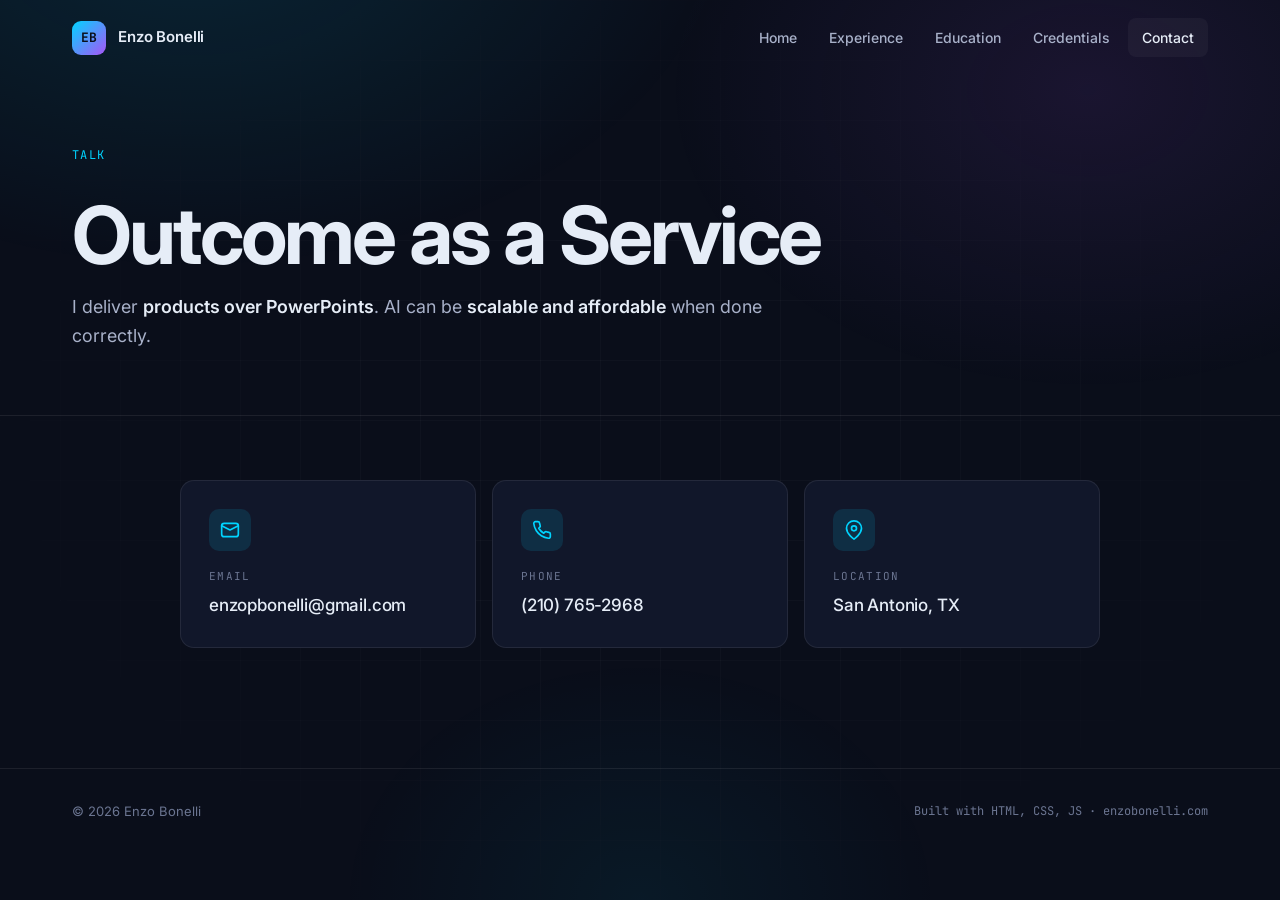
==== contact.html @ ecdf32f2 "Restructure into multi-page site with deeper content Home → Experience → Education → Credentials → C" ====
<!DOCTYPE html>
<html lang="en">
<head>
  <meta charset="UTF-8" />
  <meta name="viewport" content="width=device-width, initial-scale=1.0" />
  <title>Contact · Enzo Bonelli</title>
  <meta name="description" content="Get in touch with Enzo Bonelli — Director of AI Engineering at Sears Home Services. Email, phone, location." />
  <meta name="theme-color" content="#0a0e1a" />
  <link rel="icon" href="data:image/svg+xml,%3Csvg xmlns='http://www.w3.org/2000/svg' viewBox='0 0 100 100'%3E%3Crect width='100' height='100' rx='20' fill='%230a0e1a'/%3E%3Ctext x='50' y='68' font-family='Inter,sans-serif' font-size='52' font-weight='700' text-anchor='middle' fill='%2300d4ff'%3EE%3C/text%3E%3C/svg%3E" />
  <link rel="preconnect" href="https://fonts.googleapis.com" />
  <link rel="preconnect" href="https://fonts.gstatic.com" crossorigin />
  <link href="https://fonts.googleapis.com/css2?family=Inter:wght@300;400;500;600;700;800&family=JetBrains+Mono:wght@400;500;600&display=swap" rel="stylesheet" />
  <link rel="stylesheet" href="styles.css" />
</head>
<body>
  <div class="bg-gradient" aria-hidden="true"></div>
  <div class="bg-grid" aria-hidden="true"></div>

  <nav class="nav" id="nav">
    <div class="nav-container">
      <a href="index.html" class="nav-logo">
        <span class="nav-logo-mark">EB</span>
        <span class="nav-logo-text">Enzo Bonelli</span>
      </a>
      <ul class="nav-links" id="nav-links">
        <li><a href="index.html">Home</a></li>
        <li><a href="experience.html">Experience</a></li>
        <li><a href="education.html">Education</a></li>
        <li><a href="credentials.html">Credentials</a></li>
        <li><a href="contact.html" class="active">Contact</a></li>
      </ul>
      <button class="nav-toggle" id="nav-toggle" aria-label="Toggle menu" aria-expanded="false">
        <span></span><span></span><span></span>
      </button>
    </div>
  </nav>

  <header class="page-header">
    <div class="container">
      <span class="section-label">Talk</span>
      <h1 class="page-header-title">Outcome as a Service</h1>
      <p class="page-header-sub">I deliver <strong>products over PowerPoints</strong>. AI can be <strong>scalable and affordable</strong> when done correctly.</p>
    </div>
  </header>

  <section class="section section-top">
    <div class="container">
      <div class="contact-grid">
        <a class="contact-card" href="mailto:enzopbonelli@gmail.com">
          <div class="contact-icon" aria-hidden="true">
            <svg viewBox="0 0 24 24" fill="none" stroke="currentColor" stroke-width="2" stroke-linecap="round" stroke-linejoin="round"><rect x="2" y="4" width="20" height="16" rx="3"/><path d="m22 7-10 5L2 7"/></svg>
          </div>
          <span class="contact-label">Email</span>
          <span class="contact-value">enzopbonelli@gmail.com</span>
        </a>

        <a class="contact-card" href="tel:+12107652968">
          <div class="contact-icon" aria-hidden="true">
            <svg viewBox="0 0 24 24" fill="none" stroke="currentColor" stroke-width="2" stroke-linecap="round" stroke-linejoin="round"><path d="M22 16.92v3a2 2 0 0 1-2.18 2 19.79 19.79 0 0 1-8.63-3.07 19.5 19.5 0 0 1-6-6 19.79 19.79 0 0 1-3.07-8.67A2 2 0 0 1 4.11 2h3a2 2 0 0 1 2 1.72c.127.96.361 1.903.7 2.81a2 2 0 0 1-.45 2.11L8.09 9.91a16 16 0 0 0 6 6l1.27-1.27a2 2 0 0 1 2.11-.45c.907.339 1.85.573 2.81.7A2 2 0 0 1 22 16.92Z"/></svg>
          </div>
          <span class="contact-label">Phone</span>
          <span class="contact-value">(210) 765-2968</span>
        </a>

        <div class="contact-card contact-card-static">
          <div class="contact-icon" aria-hidden="true">
            <svg viewBox="0 0 24 24" fill="none" stroke="currentColor" stroke-width="2" stroke-linecap="round" stroke-linejoin="round"><path d="M21 10c0 7-9 13-9 13s-9-6-9-13a9 9 0 0 1 18 0Z"/><circle cx="12" cy="10" r="3"/></svg>
          </div>
          <span class="contact-label">Location</span>
          <span class="contact-value">San Antonio, TX</span>
        </div>
      </div>
    </div>
  </section>

  <footer class="footer">
    <div class="container footer-container">
      <div>© <span id="year"></span> Enzo Bonelli</div>
      <div class="footer-meta">Built with HTML, CSS, JS · enzobonelli.com</div>
    </div>
  </footer>

  <script src="script.js"></script>
</body>
</html>
---- styles.css ----
/* ============================================================
   Enzo Bonelli — Portfolio
   ============================================================ */

:root {
  --bg: #0a0e1a;
  --bg-surface: #11172a;
  --bg-elevated: #161d35;
  --border: rgba(255, 255, 255, 0.08);
  --border-strong: rgba(255, 255, 255, 0.14);
  --text: #e6edf7;
  --text-muted: #a8b1c9;
  --text-dim: #6b7591;
  --accent: #00d4ff;
  --accent-2: #a855f7;
  --accent-soft: rgba(0, 212, 255, 0.12);
  --success: #4ade80;
  --gradient: linear-gradient(135deg, #00d4ff 0%, #a855f7 100%);
  --gradient-soft: linear-gradient(135deg, rgba(0, 212, 255, 0.18), rgba(168, 85, 247, 0.18));
  --shadow-lg: 0 30px 60px -20px rgba(0, 0, 0, 0.6), 0 0 0 1px rgba(255, 255, 255, 0.04);
  --shadow-glow: 0 0 60px -10px rgba(0, 212, 255, 0.3);
  --font-sans: 'Inter', -apple-system, BlinkMacSystemFont, 'Segoe UI', sans-serif;
  --font-mono: 'JetBrains Mono', ui-monospace, 'SF Mono', Menlo, monospace;
  --container: 1200px;
  --radius: 14px;
  --radius-sm: 8px;
  --radius-lg: 22px;
  --ease: cubic-bezier(0.22, 1, 0.36, 1);
}

* {
  box-sizing: border-box;
  margin: 0;
  padding: 0;
}

html {
  scroll-behavior: smooth;
  scroll-padding-top: 80px;
}

body {
  font-family: var(--font-sans);
  background: var(--bg);
  color: var(--text);
  line-height: 1.65;
  font-weight: 400;
  -webkit-font-smoothing: antialiased;
  -moz-osx-font-smoothing: grayscale;
  overflow-x: hidden;
  min-height: 100vh;
  position: relative;
}

::selection {
  background: var(--accent);
  color: var(--bg);
}

a {
  color: var(--accent);
  text-decoration: none;
  transition: color 0.2s var(--ease);
}

a:hover {
  color: #66e3ff;
}

ul, ol {
  list-style: none;
}

img, svg {
  display: block;
  max-width: 100%;
}

.container {
  max-width: var(--container);
  margin: 0 auto;
  padding: 0 32px;
}

/* ============================================================
   BACKGROUND DECOR
   ============================================================ */

.bg-gradient {
  position: fixed;
  inset: 0;
  z-index: -2;
  background:
    radial-gradient(900px 600px at 15% -10%, rgba(0, 212, 255, 0.12), transparent 60%),
    radial-gradient(700px 500px at 85% 10%, rgba(168, 85, 247, 0.10), transparent 60%),
    radial-gradient(500px 400px at 50% 100%, rgba(0, 212, 255, 0.06), transparent 60%);
  pointer-events: none;
}

.bg-grid {
  position: fixed;
  inset: 0;
  z-index: -1;
  background-image:
    linear-gradient(rgba(255, 255, 255, 0.025) 1px, transparent 1px),
    linear-gradient(90deg, rgba(255, 255, 255, 0.025) 1px, transparent 1px);
  background-size: 60px 60px;
  mask-image: radial-gradient(ellipse at center, black 30%, transparent 80%);
  -webkit-mask-image: radial-gradient(ellipse at center, black 30%, transparent 80%);
  pointer-events: none;
}

/* ============================================================
   NAV
   ============================================================ */

.nav {
  position: fixed;
  top: 0;
  left: 0;
  right: 0;
  z-index: 100;
  transition: background-color 0.3s var(--ease), border-color 0.3s var(--ease), backdrop-filter 0.3s var(--ease);
  border-bottom: 1px solid transparent;
}

.nav.scrolled {
  background-color: rgba(10, 14, 26, 0.78);
  backdrop-filter: blur(16px) saturate(150%);
  -webkit-backdrop-filter: blur(16px) saturate(150%);
  border-bottom-color: var(--border);
}

.nav-container {
  max-width: var(--container);
  margin: 0 auto;
  padding: 18px 32px;
  display: flex;
  align-items: center;
  justify-content: space-between;
  gap: 24px;
}

.nav-logo {
  display: flex;
  align-items: center;
  gap: 12px;
  color: var(--text);
  font-weight: 600;
  font-size: 15px;
  letter-spacing: -0.01em;
}

.nav-logo:hover {
  color: var(--text);
}

.nav-logo-mark {
  display: inline-flex;
  align-items: center;
  justify-content: center;
  width: 34px;
  height: 34px;
  background: var(--gradient);
  border-radius: 9px;
  font-family: var(--font-mono);
  font-weight: 700;
  font-size: 13px;
  color: var(--bg);
  letter-spacing: -0.02em;
}

.nav-links {
  display: flex;
  gap: 4px;
}

.nav-links a {
  display: inline-block;
  padding: 8px 14px;
  font-size: 14px;
  color: var(--text-muted);
  font-weight: 500;
  border-radius: 8px;
  transition: color 0.2s, background-color 0.2s;
}

.nav-links a:hover,
.nav-links a.active {
  color: var(--text);
  background: rgba(255, 255, 255, 0.04);
}

.nav-toggle {
  display: none;
  background: transparent;
  border: 1px solid var(--border);
  border-radius: 8px;
  width: 40px;
  height: 40px;
  padding: 10px;
  cursor: pointer;
  flex-direction: column;
  justify-content: space-between;
}

.nav-toggle span {
  display: block;
  height: 2px;
  background: var(--text);
  border-radius: 2px;
  transition: transform 0.3s, opacity 0.3s;
  transform-origin: center;
}

.nav-toggle[aria-expanded="true"] span:nth-child(1) {
  transform: translateY(7px) rotate(45deg);
}
.nav-toggle[aria-expanded="true"] span:nth-child(2) {
  opacity: 0;
}
.nav-toggle[aria-expanded="true"] span:nth-child(3) {
  transform: translateY(-7px) rotate(-45deg);
}

/* ============================================================
   HERO
   ============================================================ */

.hero {
  min-height: 100vh;
  display: flex;
  align-items: center;
  position: relative;
  padding: 140px 0 80px;
}

.hero-container {
  max-width: var(--container);
  margin: 0 auto;
  padding: 0 32px;
  width: 100%;
}

.hero-eyebrow {
  display: inline-flex;
  align-items: center;
  gap: 10px;
  padding: 8px 16px;
  background: rgba(0, 212, 255, 0.08);
  border: 1px solid rgba(0, 212, 255, 0.22);
  border-radius: 999px;
  font-size: 13px;
  font-weight: 500;
  color: var(--accent);
  font-family: var(--font-mono);
  margin-bottom: 28px;
}

.status-dot {
  display: inline-block;
  width: 8px;
  height: 8px;
  background: var(--accent);
  border-radius: 50%;
  position: relative;
}

.status-dot::after {
  content: '';
  position: absolute;
  inset: -4px;
  border-radius: 50%;
  background: var(--accent);
  opacity: 0.35;
  animation: pulse 2s ease-in-out infinite;
}

@keyframes pulse {
  0%, 100% { transform: scale(1); opacity: 0.35; }
  50%      { transform: scale(1.8); opacity: 0; }
}

.hero-title {
  font-size: clamp(48px, 9vw, 112px);
  font-weight: 800;
  line-height: 1;
  letter-spacing: -0.04em;
  margin-bottom: 24px;
}

.hero-title-accent {
  background: var(--gradient);
  -webkit-background-clip: text;
  background-clip: text;
  color: transparent;
}

.hero-subtitle {
  font-size: clamp(20px, 2.4vw, 28px);
  font-weight: 500;
  color: var(--text-muted);
  margin-bottom: 32px;
  letter-spacing: -0.01em;
}

.hero-description {
  font-size: clamp(16px, 1.4vw, 19px);
  max-width: 720px;
  color: var(--text-muted);
  margin-bottom: 44px;
  line-height: 1.7;
}

.hero-description a {
  border-bottom: 1px solid rgba(0, 212, 255, 0.3);
}

.hero-cta {
  display: flex;
  gap: 14px;
  flex-wrap: wrap;
  margin-bottom: 28px;
}

.hero-contact {
  display: flex;
  flex-wrap: wrap;
  gap: 10px;
  margin-bottom: 56px;
}

.hero-contact-item {
  display: inline-flex;
  align-items: center;
  gap: 10px;
  padding: 10px 16px;
  background: rgba(255, 255, 255, 0.03);
  border: 1px solid var(--border);
  border-radius: 10px;
  font-family: var(--font-mono);
  font-size: 13px;
  color: var(--text-muted);
  font-weight: 500;
  text-decoration: none;
  transition: border-color 0.2s, color 0.2s, background-color 0.2s, transform 0.2s var(--ease);
}

.hero-contact-item:not(.hero-contact-item-static):hover {
  border-color: rgba(0, 212, 255, 0.4);
  background: rgba(0, 212, 255, 0.05);
  color: var(--text);
  transform: translateY(-2px);
}

.hero-contact-item svg {
  width: 16px;
  height: 16px;
  color: var(--accent);
  flex-shrink: 0;
}

.hero-contact-item-static {
  cursor: default;
}

.btn {
  display: inline-flex;
  align-items: center;
  gap: 10px;
  padding: 14px 24px;
  border-radius: 12px;
  font-weight: 500;
  font-size: 15px;
  font-family: var(--font-sans);
  cursor: pointer;
  border: 1px solid transparent;
  transition: transform 0.2s var(--ease), background-color 0.2s, border-color 0.2s, box-shadow 0.2s;
  text-decoration: none;
  letter-spacing: -0.005em;
}

.btn-primary {
  background: var(--text);
  color: var(--bg);
  box-shadow: 0 6px 20px -8px rgba(0, 212, 255, 0.5);
}

.btn-primary:hover {
  background: white;
  color: var(--bg);
  transform: translateY(-1px);
  box-shadow: 0 10px 28px -8px rgba(0, 212, 255, 0.6);
}

.btn-ghost {
  background: rgba(255, 255, 255, 0.03);
  color: var(--text);
  border-color: var(--border);
}

.btn-ghost:hover {
  background: rgba(255, 255, 255, 0.07);
  color: var(--text);
  border-color: var(--border-strong);
  transform: translateY(-1px);
}

.hero-meta {
  display: grid;
  grid-template-columns: repeat(3, minmax(0, 1fr));
  gap: 24px;
  padding-top: 40px;
  border-top: 1px solid var(--border);
  max-width: 920px;
}

.hero-meta-item {
  display: flex;
  flex-direction: column;
  gap: 4px;
}

.hero-meta-label {
  font-family: var(--font-mono);
  font-size: 11px;
  text-transform: uppercase;
  letter-spacing: 0.12em;
  color: var(--text-dim);
  margin-bottom: 4px;
}

.hero-meta-value {
  font-size: 15px;
  font-weight: 600;
  color: var(--text);
  letter-spacing: -0.01em;
}

.hero-meta-sub {
  font-size: 13px;
  color: var(--text-muted);
}

.scroll-indicator {
  position: absolute;
  bottom: 32px;
  left: 50%;
  transform: translateX(-50%);
  width: 24px;
  height: 38px;
  border: 1.5px solid var(--border-strong);
  border-radius: 12px;
  display: flex;
  justify-content: center;
  padding-top: 6px;
  transition: border-color 0.2s;
}

.scroll-indicator:hover {
  border-color: var(--accent);
}

.scroll-indicator span {
  display: block;
  width: 3px;
  height: 8px;
  background: var(--accent);
  border-radius: 2px;
  animation: scroll-bounce 1.6s ease-in-out infinite;
}

@keyframes scroll-bounce {
  0%, 100% { transform: translateY(0); opacity: 1; }
  50%      { transform: translateY(10px); opacity: 0.2; }
}

/* ============================================================
   SECTIONS
   ============================================================ */

.section {
  padding: 120px 0;
  position: relative;
}

.section-tight {
  padding: 60px 0;
}

.section-top {
  padding-top: 0;
}

/* ============================================================
   PAGE HEADER (sub-pages)
   ============================================================ */

.page-header {
  padding: 140px 0 64px;
  border-bottom: 1px solid var(--border);
  margin-bottom: 64px;
}

.page-header-title {
  font-size: clamp(40px, 7vw, 80px);
  font-weight: 700;
  line-height: 1.02;
  letter-spacing: -0.035em;
  margin: 14px 0 18px;
}

.page-header-sub {
  font-size: clamp(16px, 1.4vw, 19px);
  color: var(--text-muted);
  max-width: 720px;
  line-height: 1.6;
}

.page-header-sub strong {
  color: var(--text);
  font-weight: 600;
}

/* ============================================================
   PILLARS (Home — What I do)
   ============================================================ */

.pillars {
  display: grid;
  grid-template-columns: repeat(auto-fit, minmax(280px, 1fr));
  gap: 18px;
}

.pillar {
  padding: 36px 30px;
  background: var(--bg-surface);
  border: 1px solid var(--border);
  border-radius: var(--radius-lg);
  transition: border-color 0.3s, transform 0.3s var(--ease), box-shadow 0.3s;
  position: relative;
  overflow: hidden;
}

.pillar::before {
  content: '';
  position: absolute;
  top: 0;
  left: 0;
  right: 0;
  height: 2px;
  background: var(--gradient);
  opacity: 0;
  transition: opacity 0.3s;
}

.pillar:hover {
  transform: translateY(-3px);
  border-color: var(--border-strong);
  box-shadow: var(--shadow-lg);
}

.pillar:hover::before {
  opacity: 1;
}

.pillar-icon {
  width: 48px;
  height: 48px;
  border-radius: 12px;
  background: var(--accent-soft);
  color: var(--accent);
  display: flex;
  align-items: center;
  justify-content: center;
  margin-bottom: 22px;
}

.pillar-icon svg {
  width: 22px;
  height: 22px;
}

.pillar h3 {
  font-size: 20px;
  font-weight: 600;
  letter-spacing: -0.015em;
  margin-bottom: 12px;
  color: var(--text);
}

.pillar p {
  font-size: 14.5px;
  color: var(--text-muted);
  line-height: 1.65;
}

/* ============================================================
   STATS ROW (Home)
   ============================================================ */

.stats-row {
  display: grid;
  grid-template-columns: repeat(auto-fit, minmax(220px, 1fr));
  gap: 16px;
}

/* ============================================================
   TECH CLOUD (Home)
   ============================================================ */

.tech-cloud {
  display: flex;
  flex-wrap: wrap;
  gap: 10px;
}

.tech-chip {
  padding: 10px 16px;
  background: var(--bg-surface);
  border: 1px solid var(--border);
  border-radius: 10px;
  font-family: var(--font-mono);
  font-size: 13px;
  color: var(--text-muted);
  font-weight: 500;
  transition: border-color 0.2s, color 0.2s, transform 0.2s var(--ease);
}

.tech-chip:hover {
  border-color: rgba(0, 212, 255, 0.4);
  color: var(--text);
  transform: translateY(-2px);
}

/* ============================================================
   NEXT GRID (CTA cards to other pages)
   ============================================================ */

.next-grid {
  display: grid;
  grid-template-columns: repeat(auto-fit, minmax(260px, 1fr));
  gap: 16px;
}

.next-card {
  display: flex;
  flex-direction: column;
  gap: 4px;
  padding: 28px 26px;
  background: var(--bg-surface);
  border: 1px solid var(--border);
  border-radius: var(--radius);
  color: var(--text);
  transition: transform 0.3s var(--ease), border-color 0.3s, box-shadow 0.3s;
}

.next-card:hover {
  transform: translateY(-3px);
  border-color: rgba(0, 212, 255, 0.3);
  box-shadow: var(--shadow-glow);
  color: var(--text);
}

.next-card-label {
  font-family: var(--font-mono);
  font-size: 11px;
  text-transform: uppercase;
  letter-spacing: 0.12em;
  color: var(--accent);
}

.next-card-title {
  font-size: 22px;
  font-weight: 600;
  letter-spacing: -0.02em;
  margin: 8px 0 6px;
  display: flex;
  align-items: center;
  justify-content: space-between;
  gap: 12px;
}

.next-card-title svg {
  color: var(--accent);
  transition: transform 0.3s var(--ease);
}

.next-card:hover .next-card-title svg {
  transform: translateX(4px);
}

.next-card-desc {
  font-size: 13.5px;
  color: var(--text-muted);
  line-height: 1.55;
}

/* ============================================================
   THESIS SPOTLIGHT (Education page)
   ============================================================ */

.thesis-spotlight {
  padding: 44px 44px 40px;
  background:
    linear-gradient(135deg, rgba(0, 212, 255, 0.06), rgba(168, 85, 247, 0.04)),
    var(--bg-surface);
  border: 1px solid rgba(0, 212, 255, 0.22);
  border-radius: var(--radius-lg);
  position: relative;
  overflow: hidden;
}

.thesis-spotlight::before {
  content: '';
  position: absolute;
  top: 0;
  left: 0;
  right: 0;
  height: 3px;
  background: var(--gradient);
}

.thesis-status {
  display: inline-flex;
  align-items: center;
  gap: 10px;
  padding: 6px 14px;
  background: rgba(0, 212, 255, 0.12);
  border: 1px solid rgba(0, 212, 255, 0.3);
  border-radius: 999px;
  font-family: var(--font-mono);
  font-size: 12px;
  color: var(--accent);
  margin-bottom: 22px;
}

.thesis-title {
  font-size: clamp(28px, 4vw, 40px);
  font-weight: 700;
  line-height: 1.15;
  letter-spacing: -0.025em;
  margin-bottom: 14px;
}

.thesis-school {
  font-size: 15px;
  color: var(--accent);
  font-family: var(--font-mono);
  margin-bottom: 4px;
}

.thesis-school-name {
  font-size: 16px;
  color: var(--text-muted);
  margin-bottom: 28px;
}

.thesis-body p {
  font-size: 16px;
  color: var(--text-muted);
  line-height: 1.75;
  margin-bottom: 18px;
}

.thesis-body p:last-child {
  margin-bottom: 0;
}

.thesis-body strong {
  color: var(--text);
  font-weight: 600;
}

.thesis-meta {
  display: grid;
  grid-template-columns: repeat(auto-fit, minmax(140px, 1fr));
  gap: 20px;
  margin-top: 32px;
  padding-top: 28px;
  border-top: 1px dashed rgba(0, 212, 255, 0.22);
}

.thesis-meta-item {
  display: flex;
  flex-direction: column;
  gap: 4px;
}

.thesis-meta-label {
  font-family: var(--font-mono);
  font-size: 11px;
  text-transform: uppercase;
  letter-spacing: 0.12em;
  color: var(--text-dim);
}

.thesis-meta-value {
  font-size: 14px;
  font-weight: 600;
  color: var(--text);
}

/* ============================================================
   PAGE CTA (bottom-of-page navigation buttons)
   ============================================================ */

.page-cta {
  display: flex;
  gap: 14px;
  flex-wrap: wrap;
  justify-content: center;
  margin-top: 80px;
  padding-top: 60px;
  border-top: 1px solid var(--border);
}

.section-header {
  margin-bottom: 64px;
  max-width: 800px;
}

.section-header-center {
  text-align: center;
  margin-left: auto;
  margin-right: auto;
}

.section-label {
  display: inline-block;
  font-family: var(--font-mono);
  font-size: 12px;
  letter-spacing: 0.12em;
  text-transform: uppercase;
  color: var(--accent);
  margin-bottom: 14px;
}

.section-title {
  font-size: clamp(32px, 4.5vw, 52px);
  font-weight: 700;
  line-height: 1.1;
  letter-spacing: -0.025em;
  margin-bottom: 16px;
}

.section-sub {
  font-size: 17px;
  color: var(--text-muted);
  max-width: 640px;
  line-height: 1.6;
}

.section-sub strong {
  color: var(--text);
  font-weight: 600;
}

.section-header-center .section-sub {
  margin-left: auto;
  margin-right: auto;
}

/* ============================================================
   ABOUT
   ============================================================ */

.about-grid {
  display: grid;
  grid-template-columns: 1.4fr 1fr;
  gap: 64px;
  align-items: start;
}

.about-prose p {
  font-size: 17px;
  color: var(--text-muted);
  line-height: 1.75;
  margin-bottom: 20px;
}

.about-prose p:last-child {
  margin-bottom: 0;
}

.about-prose strong {
  color: var(--text);
  font-weight: 600;
}

.about-stats {
  display: grid;
  grid-template-columns: 1fr 1fr;
  gap: 16px;
  position: sticky;
  top: 100px;
}

.stat {
  padding: 24px;
  background: var(--bg-surface);
  border: 1px solid var(--border);
  border-radius: var(--radius);
  transition: border-color 0.3s, transform 0.3s var(--ease);
}

.stat:hover {
  border-color: rgba(0, 212, 255, 0.3);
  transform: translateY(-2px);
}

.stat-value {
  font-size: 32px;
  font-weight: 700;
  letter-spacing: -0.02em;
  background: var(--gradient);
  -webkit-background-clip: text;
  background-clip: text;
  color: transparent;
  margin-bottom: 8px;
  line-height: 1.1;
}

.stat-label {
  font-size: 13px;
  color: var(--text-muted);
  line-height: 1.5;
}

/* ============================================================
   TIMELINE / EXPERIENCE
   ============================================================ */

.timeline {
  position: relative;
  margin-left: 4px;
}

.timeline::before {
  content: '';
  position: absolute;
  left: 13px;
  top: 8px;
  bottom: 8px;
  width: 1px;
  background: linear-gradient(to bottom, var(--border-strong) 0%, var(--border) 70%, transparent 100%);
}

.timeline-item {
  position: relative;
  padding-left: 56px;
  padding-bottom: 48px;
}

.timeline-item:last-child {
  padding-bottom: 0;
}

.timeline-marker {
  position: absolute;
  left: 0;
  top: 28px;
  width: 28px;
  height: 28px;
  border-radius: 50%;
  background: var(--bg);
  border: 1px solid var(--border-strong);
  display: flex;
  align-items: center;
  justify-content: center;
}

.timeline-marker span {
  width: 10px;
  height: 10px;
  border-radius: 50%;
  background: var(--gradient);
  box-shadow: 0 0 0 4px rgba(0, 212, 255, 0.08);
}

.timeline-item:first-child .timeline-marker {
  border-color: var(--accent);
  box-shadow: 0 0 0 6px rgba(0, 212, 255, 0.08);
}

.timeline-card {
  background: var(--bg-surface);
  border: 1px solid var(--border);
  border-radius: var(--radius-lg);
  padding: 32px 32px 28px;
  transition: border-color 0.3s, transform 0.3s var(--ease), box-shadow 0.3s;
}

.timeline-card:hover {
  border-color: var(--border-strong);
  box-shadow: var(--shadow-lg);
}

.timeline-card-head {
  display: flex;
  justify-content: space-between;
  align-items: flex-start;
  gap: 24px;
  margin-bottom: 20px;
  flex-wrap: wrap;
}

.timeline-role {
  font-size: 22px;
  font-weight: 600;
  letter-spacing: -0.02em;
  margin-bottom: 4px;
  color: var(--text);
}

.timeline-company {
  font-size: 15px;
  color: var(--text-muted);
  font-weight: 500;
}

.timeline-company .muted {
  color: var(--text-dim);
  font-weight: 400;
  font-size: 13px;
}

.timeline-meta {
  display: flex;
  flex-direction: column;
  align-items: flex-end;
  gap: 6px;
  text-align: right;
  font-family: var(--font-mono);
  font-size: 13px;
  color: var(--text-muted);
}

.timeline-date {
  color: var(--text-muted);
  font-weight: 500;
}

.timeline-loc {
  color: var(--text-dim);
  font-size: 12px;
}

.tag {
  display: inline-block;
  padding: 4px 10px;
  background: rgba(255, 255, 255, 0.04);
  border: 1px solid var(--border);
  border-radius: 6px;
  font-family: var(--font-mono);
  font-size: 11px;
  color: var(--text-muted);
  font-weight: 500;
}

.tag-active {
  background: rgba(0, 212, 255, 0.1);
  border-color: rgba(0, 212, 255, 0.3);
  color: var(--accent);
}

.tags {
  display: flex;
  flex-wrap: wrap;
  gap: 6px;
  margin-top: 24px;
}

.subrole {
  margin-top: 24px;
  padding-top: 20px;
  border-top: 1px dashed var(--border);
}

.subrole:first-of-type {
  margin-top: 0;
  padding-top: 0;
  border-top: none;
}

.subrole-title {
  font-size: 14px;
  font-weight: 600;
  color: var(--accent);
  font-family: var(--font-mono);
  letter-spacing: -0.005em;
  margin-bottom: 14px;
  text-transform: none;
}

.timeline-bullets {
  display: flex;
  flex-direction: column;
  gap: 12px;
}

.timeline-bullets li {
  position: relative;
  padding-left: 22px;
  font-size: 15px;
  color: var(--text-muted);
  line-height: 1.65;
}

.timeline-bullets li::before {
  content: '';
  position: absolute;
  left: 4px;
  top: 11px;
  width: 6px;
  height: 6px;
  border-radius: 50%;
  background: var(--accent);
  opacity: 0.5;
}

.timeline-bullets li strong {
  color: var(--text);
  font-weight: 600;
}

.timeline-bullets li em {
  color: var(--text);
  font-style: italic;
}

/* ============================================================
   PUBLICATION CALLOUT (inside timeline-card)
   ============================================================ */

.publication {
  padding: 22px 24px;
  background:
    linear-gradient(135deg, rgba(0, 212, 255, 0.05), rgba(168, 85, 247, 0.04));
  border: 1px solid rgba(0, 212, 255, 0.22);
  border-radius: var(--radius);
  margin-bottom: 22px;
}

.publication-label {
  display: inline-block;
  font-family: var(--font-mono);
  font-size: 11px;
  text-transform: uppercase;
  letter-spacing: 0.12em;
  color: var(--accent);
  margin-bottom: 10px;
}

.publication-title {
  font-size: 17px;
  font-weight: 600;
  letter-spacing: -0.015em;
  color: var(--text);
  margin-bottom: 10px;
  line-height: 1.35;
}

.publication-desc {
  font-size: 14px;
  color: var(--text-muted);
  line-height: 1.65;
  margin-bottom: 14px;
}

.publication-desc strong {
  color: var(--text);
  font-weight: 600;
}

.publication-link {
  display: inline-flex;
  align-items: center;
  gap: 8px;
  font-family: var(--font-mono);
  font-size: 12.5px;
  font-weight: 500;
  color: var(--accent);
  text-decoration: none;
  padding: 6px 12px;
  border: 1px solid rgba(0, 212, 255, 0.3);
  border-radius: 8px;
  transition: color 0.2s, background-color 0.2s, transform 0.2s var(--ease);
}

.publication-link:hover {
  color: var(--bg);
  background: var(--accent);
  transform: translateY(-1px);
}

.publication-link svg {
  flex-shrink: 0;
}

/* ============================================================
   EDUCATION
   ============================================================ */

.edu-grid {
  display: grid;
  grid-template-columns: repeat(auto-fill, minmax(260px, 1fr));
  gap: 18px;
}

.edu-card {
  position: relative;
  padding: 28px 24px;
  background: var(--bg-surface);
  border: 1px solid var(--border);
  border-radius: var(--radius);
  transition: border-color 0.3s, transform 0.3s var(--ease);
  overflow: hidden;
}

.edu-card::before {
  content: '';
  position: absolute;
  top: 0;
  left: 0;
  right: 0;
  height: 3px;
  background: var(--border);
  transition: background 0.3s;
}

.edu-card:hover {
  transform: translateY(-3px);
  border-color: var(--border-strong);
}

.edu-card:hover::before {
  background: var(--gradient);
}

.edu-card-current {
  background: linear-gradient(180deg, rgba(0, 212, 255, 0.06) 0%, var(--bg-surface) 100%);
  border-color: rgba(0, 212, 255, 0.22);
}

.edu-card-current::before {
  background: var(--gradient);
}

.edu-status {
  display: inline-flex;
  align-items: center;
  gap: 8px;
  padding: 4px 10px;
  background: rgba(0, 212, 255, 0.12);
  border: 1px solid rgba(0, 212, 255, 0.28);
  border-radius: 999px;
  font-family: var(--font-mono);
  font-size: 11px;
  color: var(--accent);
  margin-bottom: 18px;
  font-weight: 500;
}

.edu-status-complete {
  background: rgba(255, 255, 255, 0.04);
  border-color: var(--border);
  color: var(--text-dim);
}

.edu-degree {
  font-size: 18px;
  font-weight: 600;
  letter-spacing: -0.015em;
  margin-bottom: 6px;
  color: var(--text);
}

.edu-field {
  font-size: 14px;
  color: var(--accent);
  margin-bottom: 14px;
  font-family: var(--font-mono);
}

.edu-school {
  font-size: 14px;
  color: var(--text-muted);
  margin-bottom: 4px;
  line-height: 1.4;
}

.edu-year {
  font-size: 12px;
  color: var(--text-dim);
  font-family: var(--font-mono);
}

.edu-card-wide {
  grid-column: 1 / -1;
}

.edu-thesis {
  margin-top: 20px;
  padding-top: 18px;
  border-top: 1px dashed rgba(0, 212, 255, 0.25);
}

.edu-thesis-label {
  display: inline-block;
  font-family: var(--font-mono);
  font-size: 11px;
  text-transform: uppercase;
  letter-spacing: 0.12em;
  color: var(--accent);
  margin-bottom: 8px;
}

.edu-thesis-body {
  font-size: 14px;
  color: var(--text-muted);
  line-height: 1.65;
  max-width: 760px;
}

/* ============================================================
   CERTIFICATIONS / AWARDS
   ============================================================ */

.creds-layout {
  display: grid;
  gap: 56px;
}

.creds-heading {
  font-size: 14px;
  font-weight: 600;
  font-family: var(--font-mono);
  color: var(--text-muted);
  text-transform: uppercase;
  letter-spacing: 0.1em;
  margin-bottom: 20px;
  padding-bottom: 12px;
  border-bottom: 1px solid var(--border);
}

.cred-grid {
  display: grid;
  grid-template-columns: repeat(auto-fill, minmax(290px, 1fr));
  gap: 16px;
}

.cred-card {
  padding: 24px;
  background: var(--bg-surface);
  border: 1px solid var(--border);
  border-radius: var(--radius);
  transition: transform 0.3s var(--ease), border-color 0.3s, box-shadow 0.3s;
  display: flex;
  flex-direction: column;
  gap: 6px;
}

.cred-card:hover {
  transform: translateY(-3px);
  border-color: var(--border-strong);
  box-shadow: var(--shadow-lg);
}

.cred-icon {
  width: 40px;
  height: 40px;
  display: flex;
  align-items: center;
  justify-content: center;
  border-radius: 10px;
  background: var(--accent-soft);
  color: var(--accent);
  margin-bottom: 10px;
}

.cred-icon svg {
  width: 20px;
  height: 20px;
}

.cred-card h4 {
  font-size: 17px;
  font-weight: 600;
  letter-spacing: -0.015em;
  margin-bottom: 2px;
}

.cred-issuer {
  font-size: 14px;
  color: var(--text-muted);
}

.cred-date {
  font-size: 12px;
  color: var(--text-dim);
  font-family: var(--font-mono);
  margin-top: 4px;
}

.cred-detail {
  font-size: 13px;
  color: var(--text-muted);
  line-height: 1.6;
  margin-top: 12px;
  padding-top: 12px;
  border-top: 1px dashed var(--border);
}

.cred-detail strong {
  color: var(--text);
  display: inline;
}

.cred-card-award .cred-icon {
  background: rgba(168, 85, 247, 0.12);
  color: var(--accent-2);
}

/* ============================================================
   SKILLS
   ============================================================ */

.skills-grid {
  display: grid;
  grid-template-columns: repeat(auto-fill, minmax(260px, 1fr));
  gap: 18px;
}

.skill-cat {
  padding: 28px 24px;
  background: var(--bg-surface);
  border: 1px solid var(--border);
  border-radius: var(--radius);
  transition: border-color 0.3s, transform 0.3s var(--ease);
}

.skill-cat:hover {
  border-color: var(--border-strong);
  transform: translateY(-2px);
}

.skill-cat h3 {
  font-size: 13px;
  font-weight: 600;
  font-family: var(--font-mono);
  color: var(--accent);
  text-transform: uppercase;
  letter-spacing: 0.1em;
  margin-bottom: 16px;
  padding-bottom: 12px;
  border-bottom: 1px solid var(--border);
}

.skill-cat ul {
  display: flex;
  flex-direction: column;
  gap: 8px;
}

.skill-cat li {
  font-size: 14px;
  color: var(--text-muted);
  position: relative;
  padding-left: 16px;
}

.skill-cat li::before {
  content: '◇';
  position: absolute;
  left: 0;
  color: var(--accent);
  font-size: 10px;
  top: 5px;
}

/* ============================================================
   CONTACT
   ============================================================ */

.section-contact {
  padding-bottom: 80px;
}

.contact-grid {
  display: grid;
  grid-template-columns: repeat(auto-fit, minmax(260px, 1fr));
  gap: 16px;
  max-width: 920px;
  margin: 0 auto;
}

.contact-card {
  display: flex;
  flex-direction: column;
  align-items: flex-start;
  gap: 6px;
  padding: 28px;
  background: var(--bg-surface);
  border: 1px solid var(--border);
  border-radius: var(--radius);
  color: var(--text);
  transition: transform 0.3s var(--ease), border-color 0.3s, box-shadow 0.3s;
}

.contact-card:hover {
  transform: translateY(-3px);
  border-color: rgba(0, 212, 255, 0.3);
  box-shadow: var(--shadow-glow);
  color: var(--text);
}

.contact-card-static {
  cursor: default;
}

.contact-card-static:hover {
  transform: none;
  border-color: var(--border);
  box-shadow: none;
}

.contact-icon {
  width: 42px;
  height: 42px;
  display: flex;
  align-items: center;
  justify-content: center;
  border-radius: 10px;
  background: var(--accent-soft);
  color: var(--accent);
  margin-bottom: 10px;
}

.contact-icon svg {
  width: 20px;
  height: 20px;
}

.contact-label {
  font-family: var(--font-mono);
  font-size: 11px;
  text-transform: uppercase;
  letter-spacing: 0.12em;
  color: var(--text-dim);
}

.contact-value {
  font-size: 17px;
  font-weight: 500;
  letter-spacing: -0.01em;
}

/* ============================================================
   FOOTER
   ============================================================ */

.footer {
  padding: 32px 0;
  border-top: 1px solid var(--border);
  font-size: 13px;
  color: var(--text-dim);
}

.footer-container {
  display: flex;
  justify-content: space-between;
  align-items: center;
  flex-wrap: wrap;
  gap: 16px;
}

.footer-meta {
  font-family: var(--font-mono);
  font-size: 12px;
}

/* ============================================================
   SCROLL ANIMATIONS
   ============================================================ */

.reveal {
  opacity: 0;
  transform: translateY(24px);
  transition: opacity 0.7s var(--ease), transform 0.7s var(--ease);
}

.reveal.is-visible {
  opacity: 1;
  transform: translateY(0);
}

/* ============================================================
   RESPONSIVE
   ============================================================ */

@media (max-width: 900px) {
  .about-grid {
    grid-template-columns: 1fr;
    gap: 40px;
  }
  .about-stats {
    position: static;
    grid-template-columns: repeat(2, 1fr);
  }
  .hero-meta {
    grid-template-columns: 1fr;
    gap: 20px;
  }
  .timeline-card-head {
    flex-direction: column;
    gap: 12px;
  }
  .timeline-meta {
    flex-direction: row;
    align-items: center;
    text-align: left;
    flex-wrap: wrap;
  }
  .section {
    padding: 80px 0;
  }
}

@media (max-width: 720px) {
  .container, .nav-container, .hero-container {
    padding-left: 20px;
    padding-right: 20px;
  }
  .nav-links {
    display: none;
    position: absolute;
    top: 100%;
    left: 0;
    right: 0;
    background: rgba(10, 14, 26, 0.96);
    backdrop-filter: blur(16px);
    -webkit-backdrop-filter: blur(16px);
    border-bottom: 1px solid var(--border);
    flex-direction: column;
    padding: 12px 16px;
    gap: 0;
  }
  .nav-links.is-open {
    display: flex;
  }
  .nav-links a {
    padding: 14px 12px;
    border-radius: 0;
    border-bottom: 1px solid var(--border);
    width: 100%;
  }
  .nav-links li:last-child a {
    border-bottom: none;
  }
  .nav-toggle {
    display: flex;
  }
  .nav-logo-text {
    display: none;
  }
  .hero {
    padding-top: 120px;
  }
  .hero-cta {
    flex-direction: column;
    align-items: stretch;
  }
  .btn {
    justify-content: center;
  }
  .about-stats {
    grid-template-columns: 1fr;
  }
  .timeline-item {
    padding-left: 40px;
  }
  .timeline::before {
    left: 9px;
  }
  .timeline-marker {
    width: 20px;
    height: 20px;
  }
  .timeline-marker span {
    width: 8px;
    height: 8px;
  }
  .timeline-card {
    padding: 24px 20px;
  }
  .section-header {
    margin-bottom: 40px;
  }
  .footer-container {
    flex-direction: column;
    text-align: center;
  }
}

@media (prefers-reduced-motion: reduce) {
  *,
  *::before,
  *::after {
    animation-duration: 0.001ms !important;
    animation-iteration-count: 1 !important;
    transition-duration: 0.001ms !important;
    scroll-behavior: auto !important;
  }
}
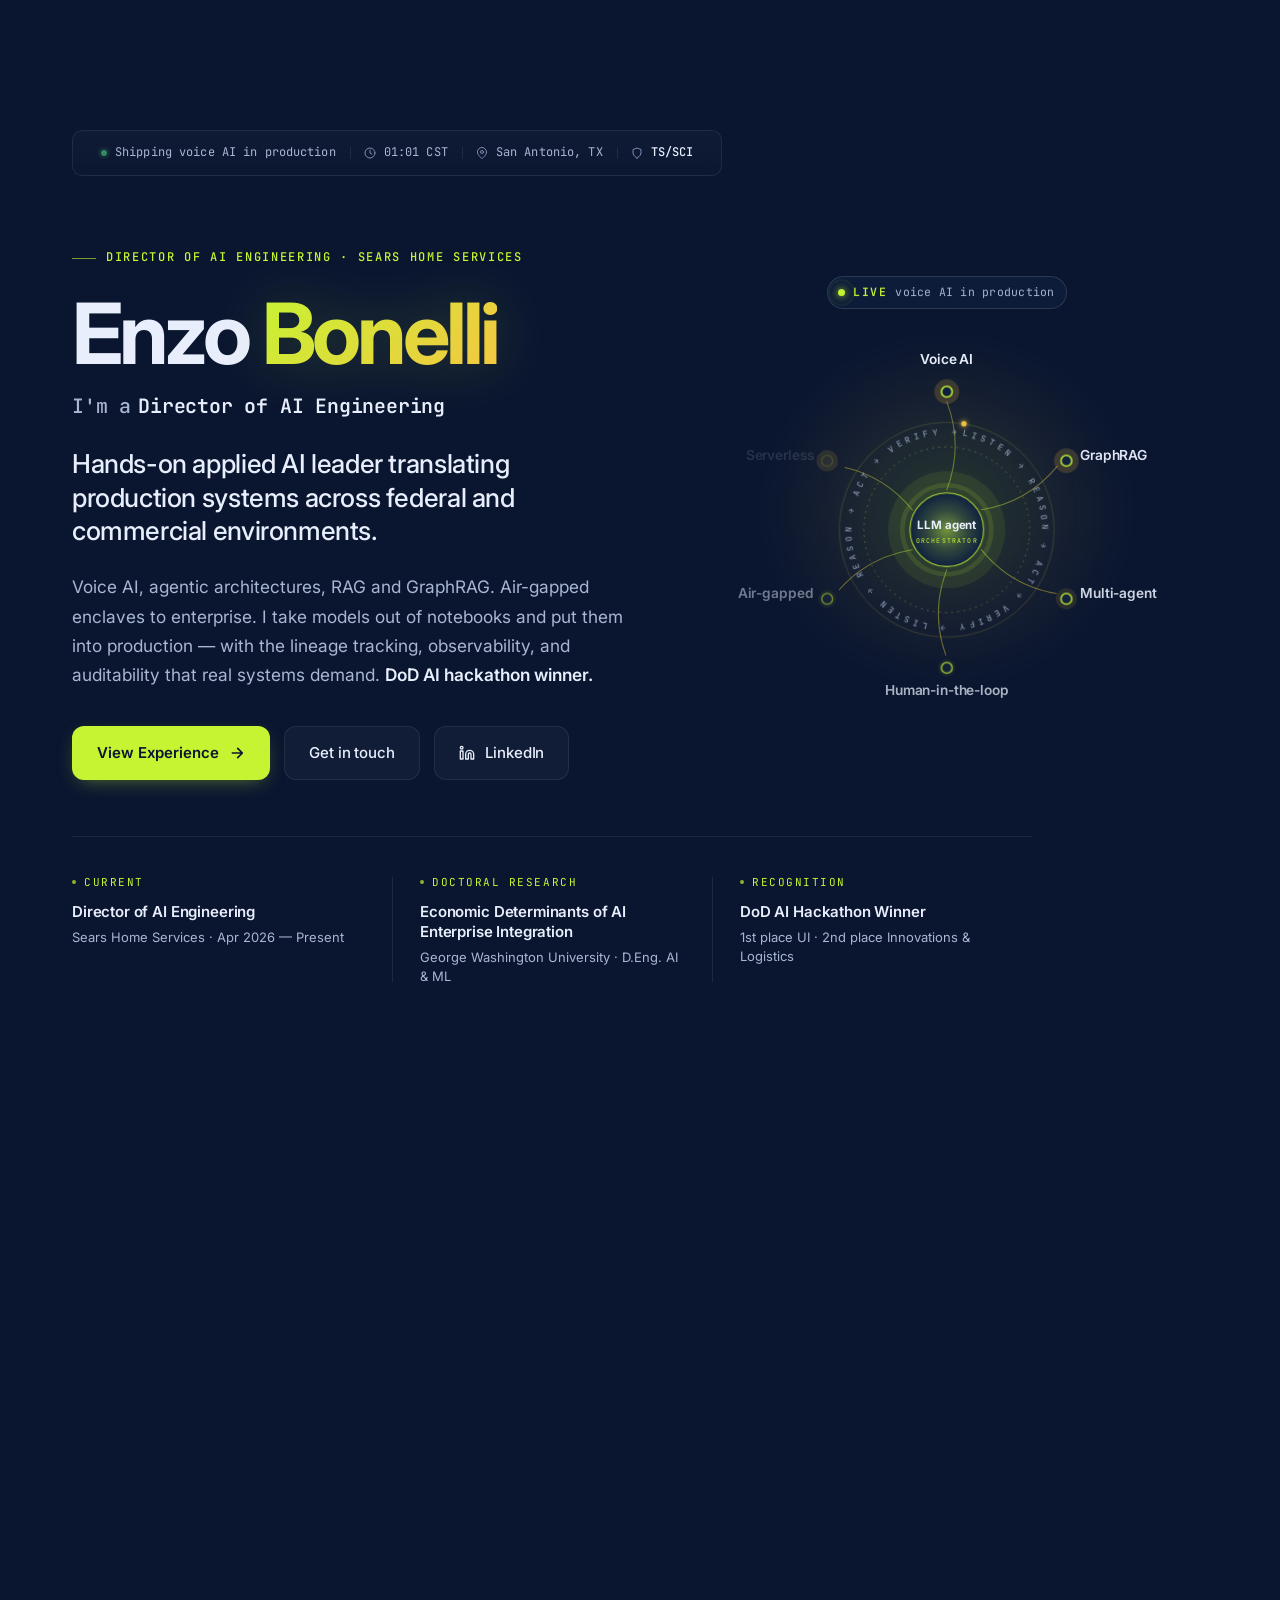
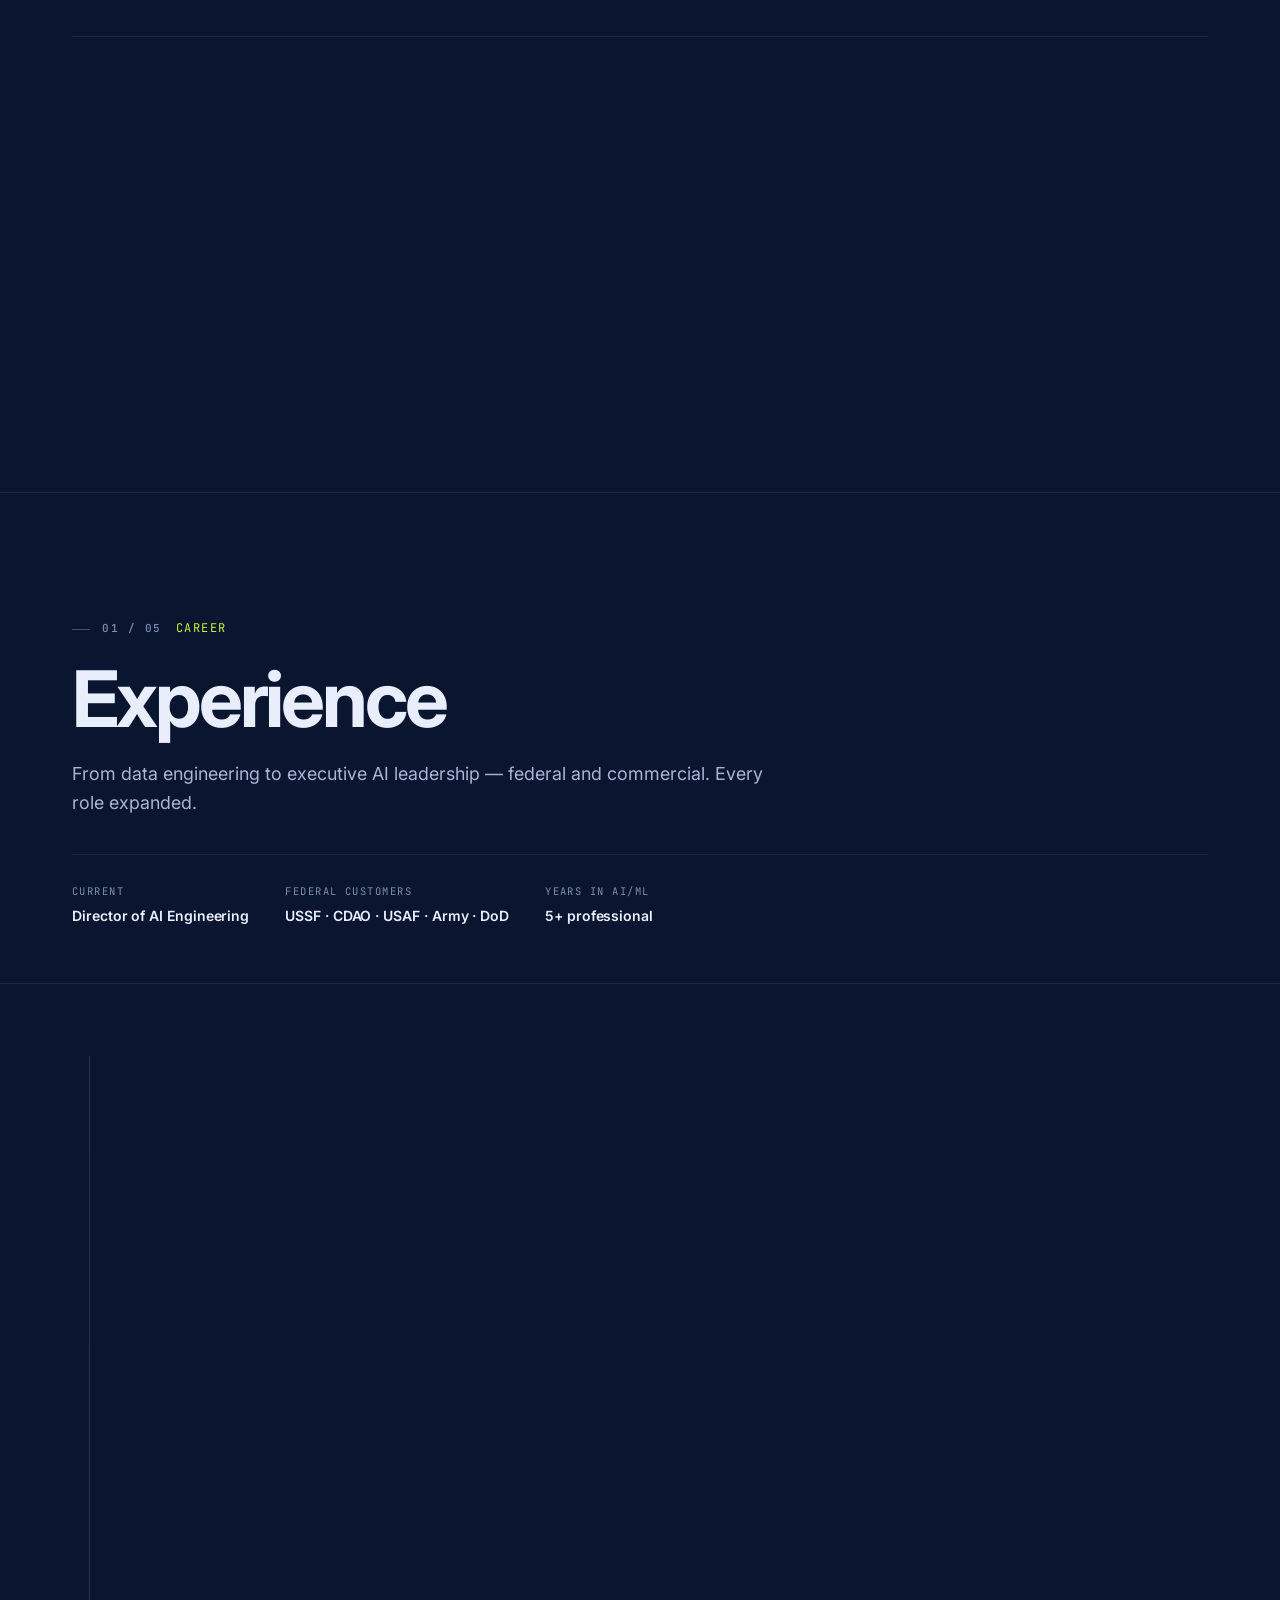
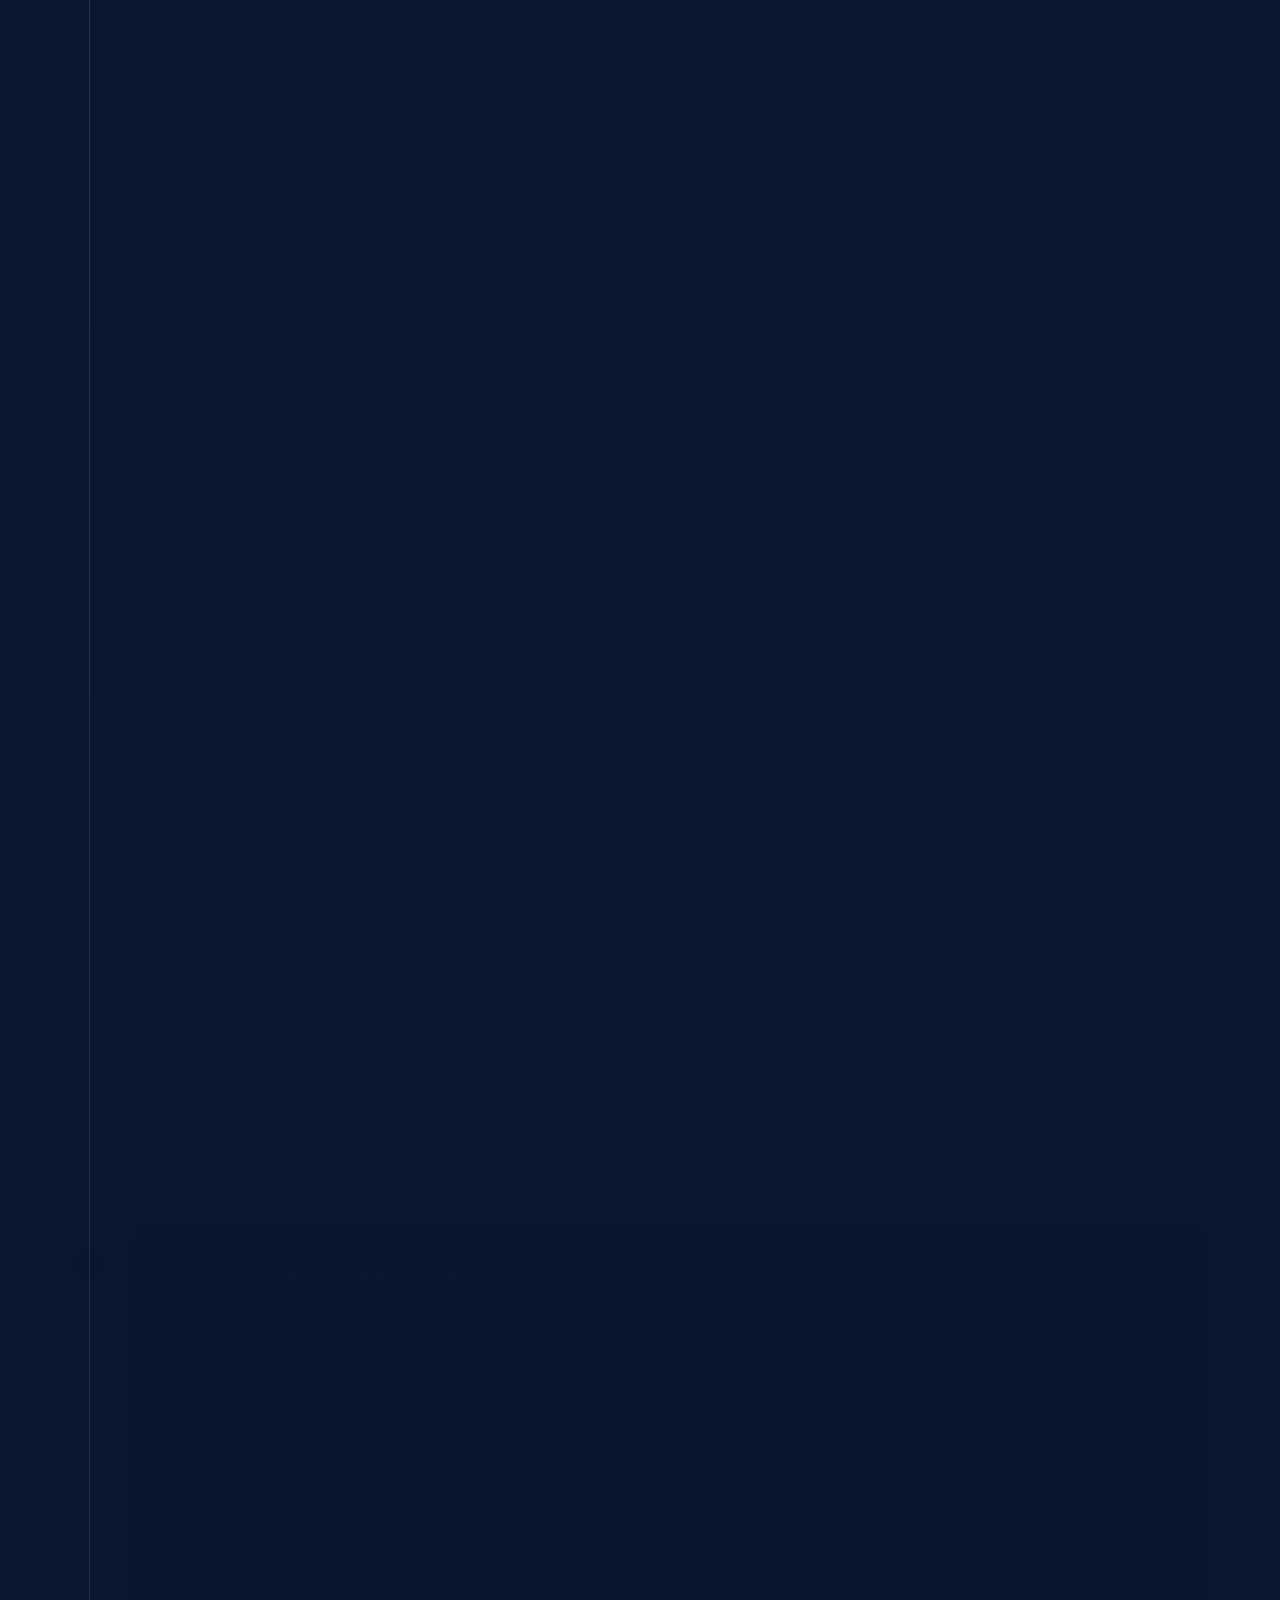
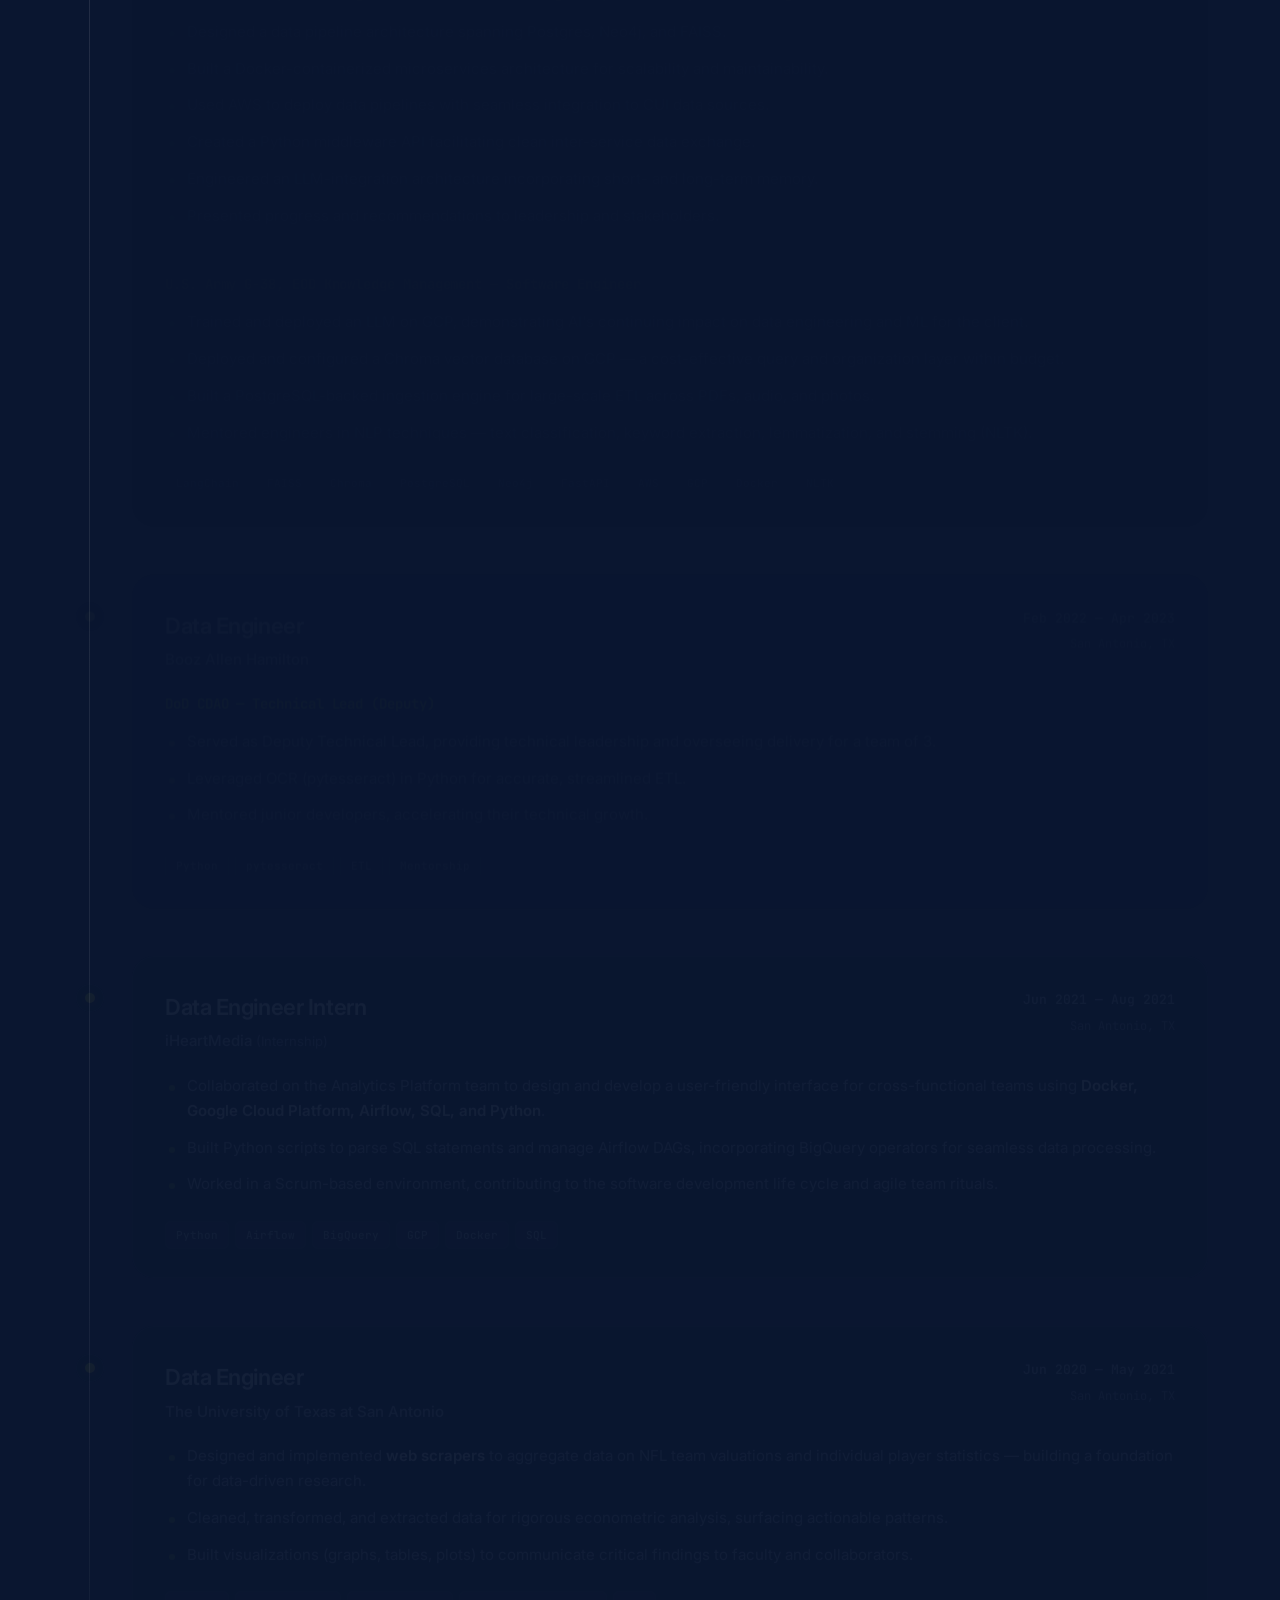
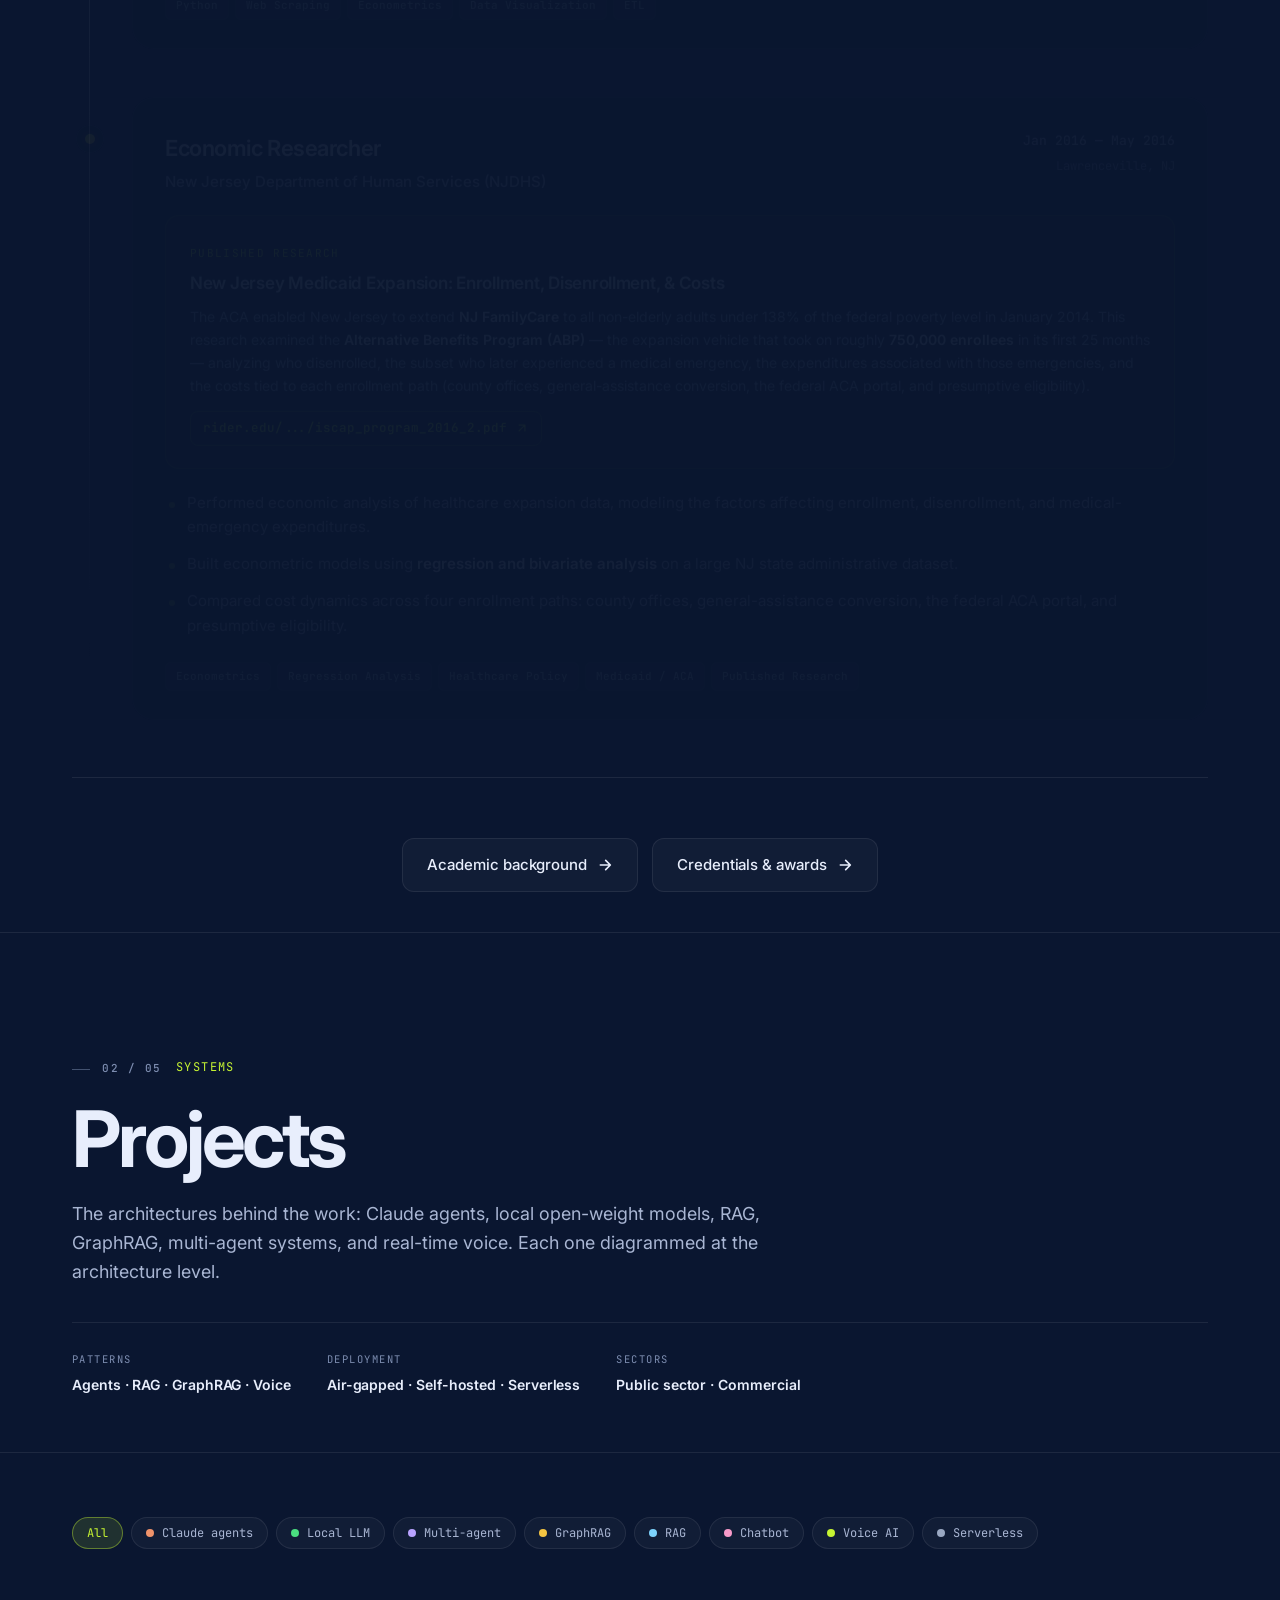
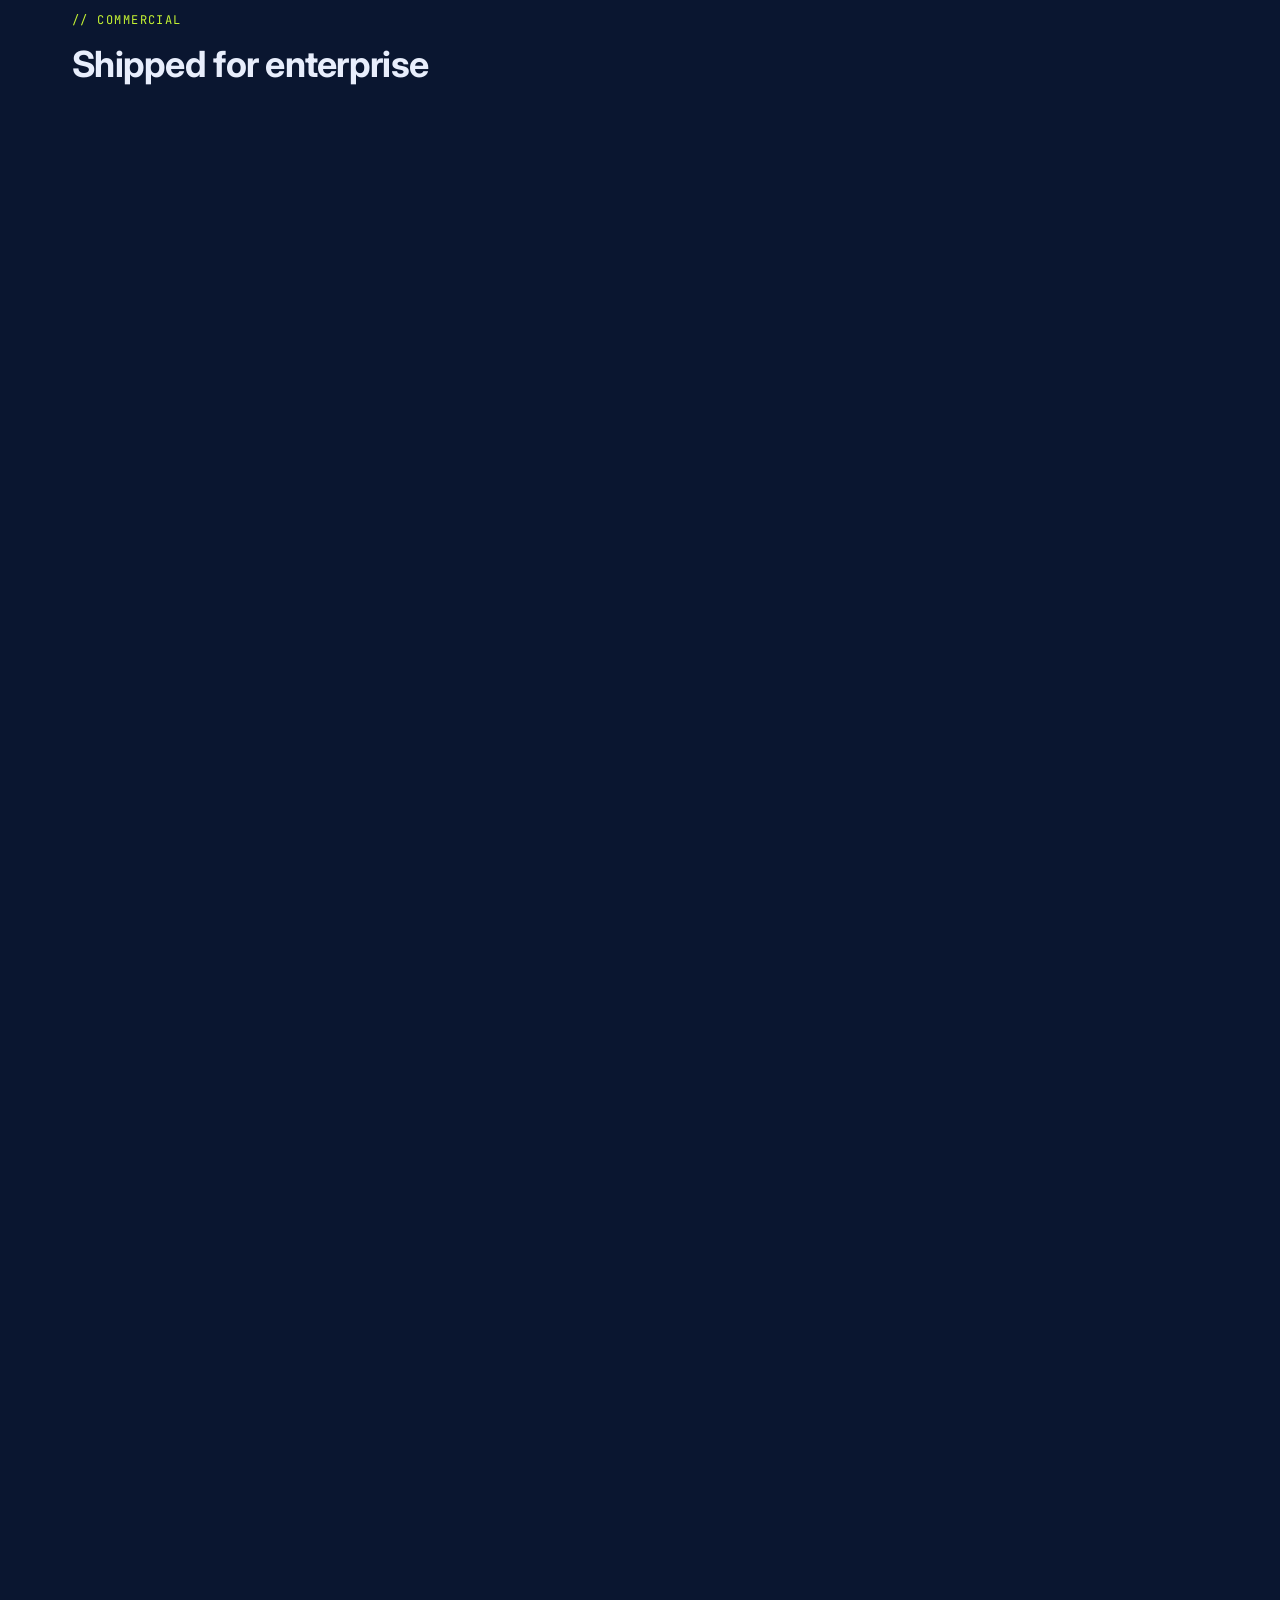
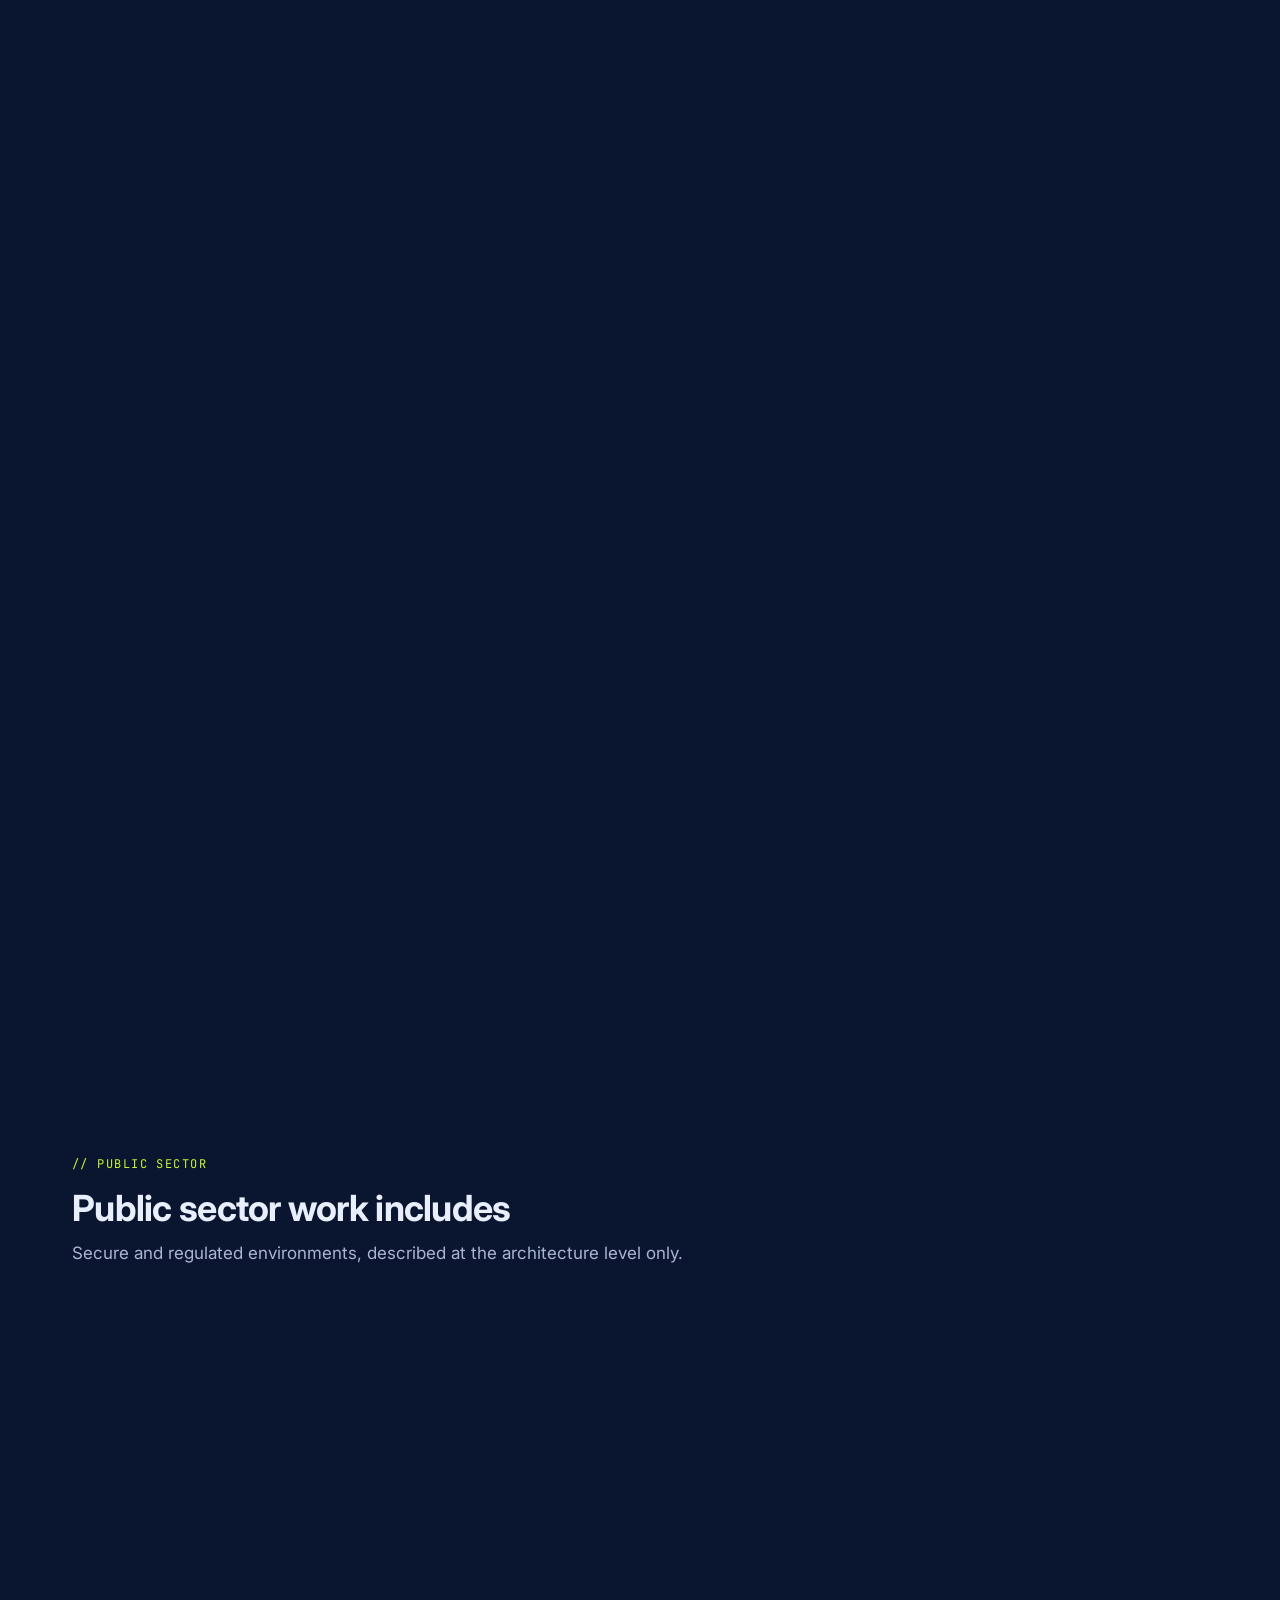
==== commit 0e472ad6: "Redesign as single-page night/day site with fireflies and project architectures - Merge Experience, " ====
--- a/contact.html
+++ b/contact.html
@@ -2,84 +2,13 @@
 <html lang="en">
 <head>
   <meta charset="UTF-8" />
-  <meta name="viewport" content="width=device-width, initial-scale=1.0" />
-  <title>Contact · Enzo Bonelli</title>
-  <meta name="description" content="Get in touch with Enzo Bonelli — Director of AI Engineering at Sears Home Services. Email, phone, location." />
-  <meta name="theme-color" content="#0a0e1a" />
-  <link rel="icon" href="data:image/svg+xml,%3Csvg xmlns='http://www.w3.org/2000/svg' viewBox='0 0 100 100'%3E%3Crect width='100' height='100' rx='20' fill='%230a0e1a'/%3E%3Ctext x='50' y='68' font-family='Inter,sans-serif' font-size='52' font-weight='700' text-anchor='middle' fill='%2300d4ff'%3EE%3C/text%3E%3C/svg%3E" />
-  <link rel="preconnect" href="https://fonts.googleapis.com" />
-  <link rel="preconnect" href="https://fonts.gstatic.com" crossorigin />
-  <link href="https://fonts.googleapis.com/css2?family=Inter:wght@300;400;500;600;700;800&family=JetBrains+Mono:wght@400;500;600&display=swap" rel="stylesheet" />
-  <link rel="stylesheet" href="styles.css" />
+  <meta name="viewport" content="width=device-width, initial-scale=1" />
+  <title>Enzo Bonelli</title>
+  <link rel="canonical" href="https://enzobonelli.com/#contact" />
+  <meta http-equiv="refresh" content="0; url=/#contact" />
+  <meta name="robots" content="noindex" />
 </head>
-<body>
-  <div class="bg-gradient" aria-hidden="true"></div>
-  <div class="bg-grid" aria-hidden="true"></div>
-
-  <nav class="nav" id="nav">
-    <div class="nav-container">
-      <a href="index.html" class="nav-logo">
-        <span class="nav-logo-mark">EB</span>
-        <span class="nav-logo-text">Enzo Bonelli</span>
-      </a>
-      <ul class="nav-links" id="nav-links">
-        <li><a href="index.html">Home</a></li>
-        <li><a href="experience.html">Experience</a></li>
-        <li><a href="education.html">Education</a></li>
-        <li><a href="credentials.html">Credentials</a></li>
-        <li><a href="contact.html" class="active">Contact</a></li>
-      </ul>
-      <button class="nav-toggle" id="nav-toggle" aria-label="Toggle menu" aria-expanded="false">
-        <span></span><span></span><span></span>
-      </button>
-    </div>
-  </nav>
-
-  <header class="page-header">
-    <div class="container">
-      <span class="section-label">Talk</span>
-      <h1 class="page-header-title">Outcome as a Service</h1>
-      <p class="page-header-sub">I deliver <strong>products over PowerPoints</strong>. AI can be <strong>scalable and affordable</strong> when done correctly.</p>
-    </div>
-  </header>
-
-  <section class="section section-top">
-    <div class="container">
-      <div class="contact-grid">
-        <a class="contact-card" href="mailto:enzopbonelli@gmail.com">
-          <div class="contact-icon" aria-hidden="true">
-            <svg viewBox="0 0 24 24" fill="none" stroke="currentColor" stroke-width="2" stroke-linecap="round" stroke-linejoin="round"><rect x="2" y="4" width="20" height="16" rx="3"/><path d="m22 7-10 5L2 7"/></svg>
-          </div>
-          <span class="contact-label">Email</span>
-          <span class="contact-value">enzopbonelli@gmail.com</span>
-        </a>
-
-        <a class="contact-card" href="tel:+12107652968">
-          <div class="contact-icon" aria-hidden="true">
-            <svg viewBox="0 0 24 24" fill="none" stroke="currentColor" stroke-width="2" stroke-linecap="round" stroke-linejoin="round"><path d="M22 16.92v3a2 2 0 0 1-2.18 2 19.79 19.79 0 0 1-8.63-3.07 19.5 19.5 0 0 1-6-6 19.79 19.79 0 0 1-3.07-8.67A2 2 0 0 1 4.11 2h3a2 2 0 0 1 2 1.72c.127.96.361 1.903.7 2.81a2 2 0 0 1-.45 2.11L8.09 9.91a16 16 0 0 0 6 6l1.27-1.27a2 2 0 0 1 2.11-.45c.907.339 1.85.573 2.81.7A2 2 0 0 1 22 16.92Z"/></svg>
-          </div>
-          <span class="contact-label">Phone</span>
-          <span class="contact-value">(210) 765-2968</span>
-        </a>
-
-        <div class="contact-card contact-card-static">
-          <div class="contact-icon" aria-hidden="true">
-            <svg viewBox="0 0 24 24" fill="none" stroke="currentColor" stroke-width="2" stroke-linecap="round" stroke-linejoin="round"><path d="M21 10c0 7-9 13-9 13s-9-6-9-13a9 9 0 0 1 18 0Z"/><circle cx="12" cy="10" r="3"/></svg>
-          </div>
-          <span class="contact-label">Location</span>
-          <span class="contact-value">San Antonio, TX</span>
-        </div>
-      </div>
-    </div>
-  </section>
-
-  <footer class="footer">
-    <div class="container footer-container">
-      <div>© <span id="year"></span> Enzo Bonelli</div>
-      <div class="footer-meta">Built with HTML, CSS, JS · enzobonelli.com</div>
-    </div>
-  </footer>
-
-  <script src="script.js"></script>
+<body style="background:#0a1630;color:#e8eefc;font-family:sans-serif">
+  <p>Moved to <a href="/#contact" style="color:#c6f432">enzobonelli.com/#contact</a>.</p>
 </body>
 </html>
